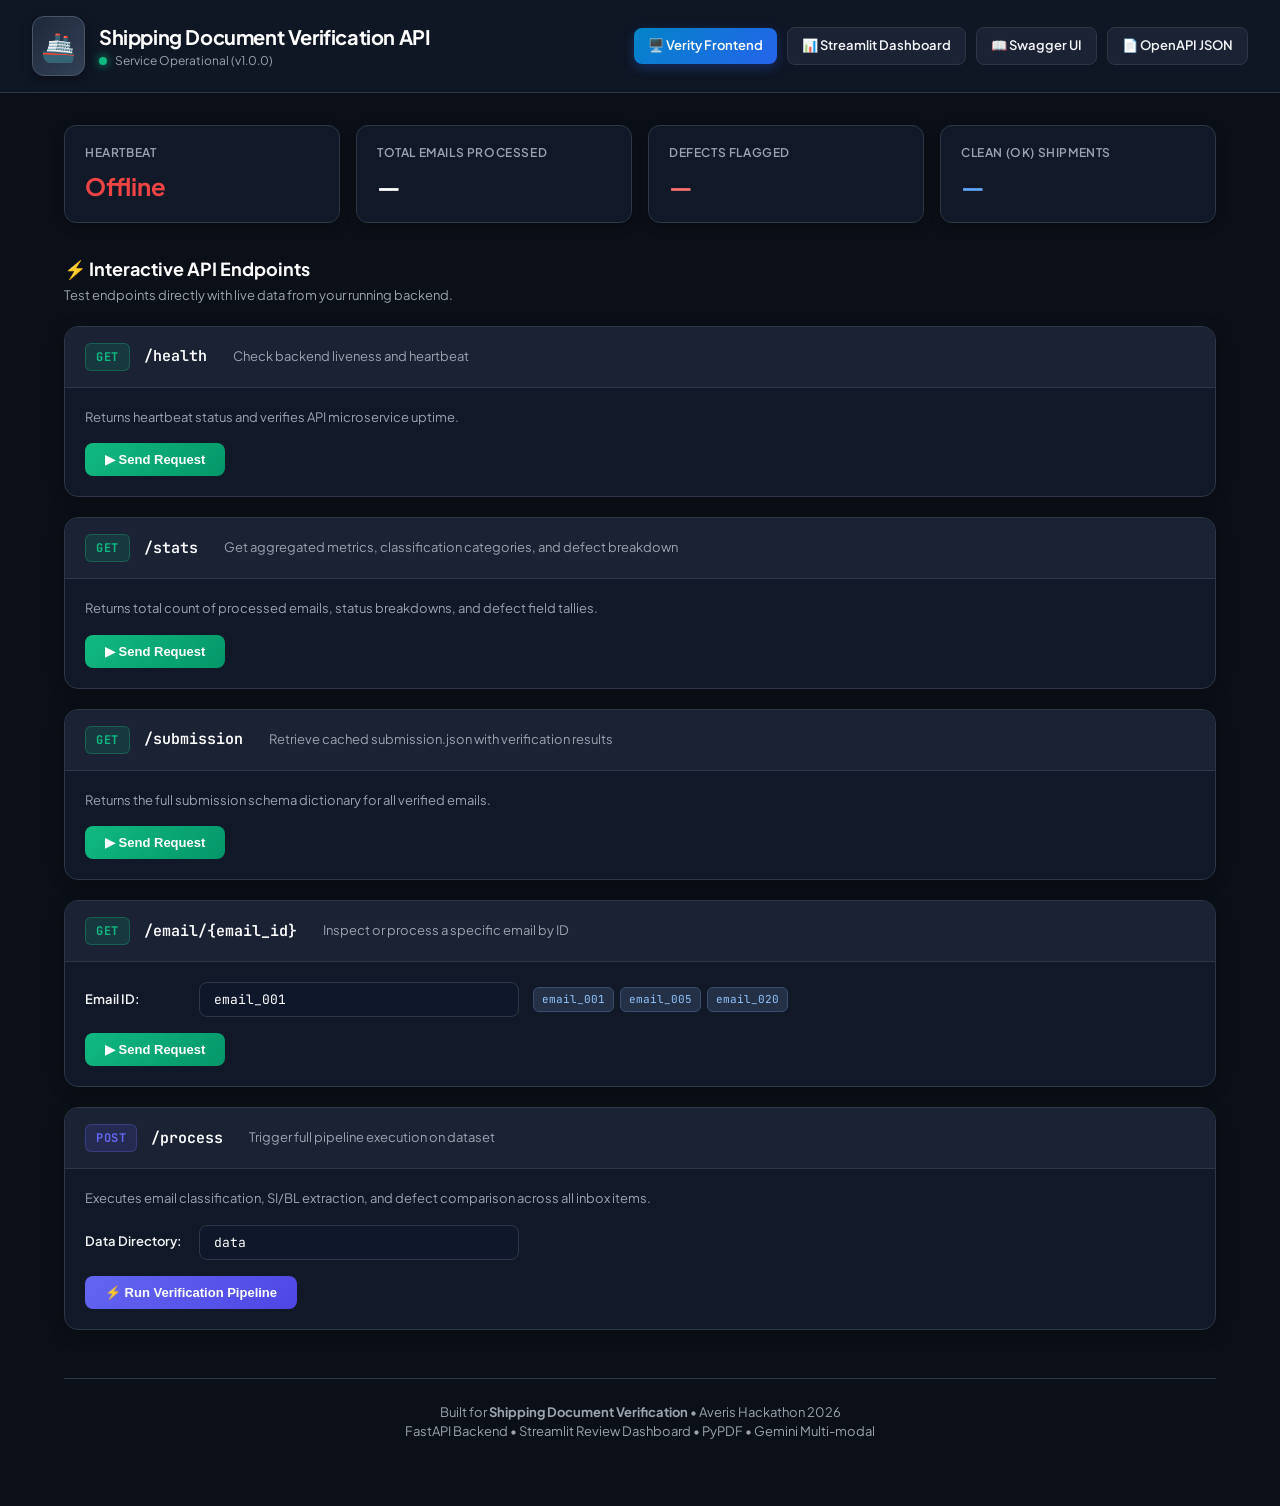
==== api/docs.html @ d55dde3c "Add custom HTML documentation UI at /docs and mount frontend" ====
<!DOCTYPE html>
<html lang="en">
<head>
    <meta charset="UTF-8">
    <meta name="viewport" content="width=device-width, initial-scale=1.0">
    <title>🚢 SDOC Verification API Explorer</title>
    <link rel="preconnect" href="https://fonts.googleapis.com">
    <link rel="preconnect" href="https://fonts.gstatic.com" crossorigin>
    <link href="https://fonts.googleapis.com/css2?family=JetBrains+Mono:wght@400;600&family=Plus+Jakarta+Sans:wght@400;500;600;700&display=swap" rel="stylesheet">
    <style>
        :root {
            --bg-primary: #0b0f17;
            --bg-secondary: #111827;
            --bg-card: #1a2234;
            --bg-input: #0f172a;
            --border: #2d3748;
            --border-hover: #4a5568;
            --text-main: #f3f4f6;
            --text-muted: #9ca3af;
            --accent-blue: #38bdf8;
            --accent-blue-hover: #0284c7;
            --get-color: #10b981;
            --post-color: #6366f1;
            --badge-mismatch: #ef4444;
            --badge-review: #f59e0b;
        }

        * {
            box-sizing: border-box;
            margin: 0;
            padding: 0;
        }

        body {
            font-family: 'Plus Jakarta Sans', -apple-system, BlinkMacSystemFont, 'Segoe UI', Roboto, sans-serif;
            background-color: var(--bg-primary);
            color: var(--text-main);
            min-height: 100vh;
            line-height: 1.5;
        }

        /* Top Header */
        header {
            background: rgba(17, 24, 39, 0.85);
            backdrop-filter: blur(12px);
            border-bottom: 1px solid var(--border);
            position: sticky;
            top: 0;
            z-index: 100;
            padding: 16px 32px;
            display: flex;
            justify-content: space-between;
            align-items: center;
        }

        .brand {
            display: flex;
            align-items: center;
            gap: 14px;
        }

        .brand-icon {
            font-size: 28px;
            background: linear-gradient(135deg, #1e293b, #334155);
            padding: 8px;
            border-radius: 12px;
            border: 1px solid #475569;
            box-shadow: 0 4px 12px rgba(0,0,0,0.3);
        }

        .brand-title {
            font-size: 20px;
            font-weight: 700;
            letter-spacing: -0.02em;
            color: #ffffff;
        }

        .brand-sub {
            font-size: 12px;
            color: var(--text-muted);
            display: flex;
            align-items: center;
            gap: 8px;
        }

        .pulse-dot {
            width: 8px;
            height: 8px;
            background-color: #10b981;
            border-radius: 50%;
            display: inline-block;
            box-shadow: 0 0 10px #10b981;
            animation: pulse 2s infinite;
        }

        @keyframes pulse {
            0% { transform: scale(0.95); box-shadow: 0 0 0 0 rgba(16, 185, 129, 0.7); }
            70% { transform: scale(1); box-shadow: 0 0 0 8px rgba(16, 185, 129, 0); }
            100% { transform: scale(0.95); box-shadow: 0 0 0 0 rgba(16, 185, 129, 0); }
        }

        .nav-links {
            display: flex;
            gap: 10px;
            align-items: center;
            flex-wrap: wrap;
        }

        .btn-nav {
            background: var(--bg-card);
            border: 1px solid var(--border);
            color: var(--text-main);
            padding: 8px 14px;
            border-radius: 8px;
            font-size: 13px;
            font-weight: 600;
            text-decoration: none;
            transition: all 0.2s ease;
            display: flex;
            align-items: center;
            gap: 6px;
        }

        .btn-nav:hover {
            border-color: var(--accent-blue);
            background: #222f46;
            color: #ffffff;
            transform: translateY(-1px);
        }

        .btn-nav-primary {
            background: linear-gradient(135deg, #0284c7, #2563eb);
            border: none;
            color: white;
            box-shadow: 0 4px 12px rgba(37, 99, 235, 0.3);
        }

        .btn-nav-primary:hover {
            background: linear-gradient(135deg, #0369a1, #1d4ed8);
            color: white;
        }

        /* Container */
        .container {
            max-width: 1200px;
            margin: 0 auto;
            padding: 32px 24px 64px 24px;
        }

        /* Stats Ribbon */
        .stats-ribbon {
            display: grid;
            grid-template-columns: repeat(auto-fit, minmax(200px, 1fr));
            gap: 16px;
            margin-bottom: 32px;
        }

        .stat-card {
            background: var(--bg-secondary);
            border: 1px solid var(--border);
            border-radius: 12px;
            padding: 18px 20px;
            display: flex;
            flex-direction: column;
            gap: 6px;
            box-shadow: 0 4px 12px rgba(0, 0, 0, 0.2);
            transition: border-color 0.2s;
        }

        .stat-card:hover {
            border-color: var(--border-hover);
        }

        .stat-label {
            font-size: 12px;
            font-weight: 600;
            text-transform: uppercase;
            letter-spacing: 0.05em;
            color: var(--text-muted);
        }

        .stat-value {
            font-size: 24px;
            font-weight: 700;
            color: #ffffff;
        }

        /* Section Headings */
        .section-header {
            margin-bottom: 20px;
            display: flex;
            justify-content: space-between;
            align-items: flex-end;
        }

        .section-title {
            font-size: 18px;
            font-weight: 700;
            color: #ffffff;
            display: flex;
            align-items: center;
            gap: 8px;
        }

        .section-desc {
            font-size: 13px;
            color: var(--text-muted);
            margin-top: 4px;
        }

        /* Endpoint Card */
        .endpoint-list {
            display: flex;
            flex-direction: column;
            gap: 20px;
        }

        .card {
            background: var(--bg-secondary);
            border: 1px solid var(--border);
            border-radius: 14px;
            overflow: hidden;
            box-shadow: 0 4px 16px rgba(0,0,0,0.25);
            transition: all 0.2s ease;
        }

        .card:hover {
            border-color: var(--border-hover);
        }

        .card-header {
            padding: 16px 20px;
            background: var(--bg-card);
            border-bottom: 1px solid var(--border);
            display: flex;
            align-items: center;
            justify-content: space-between;
            gap: 16px;
            cursor: pointer;
            user-select: none;
        }

        .card-header-left {
            display: flex;
            align-items: center;
            gap: 14px;
            flex: 1;
        }

        .method-badge {
            font-family: 'JetBrains Mono', monospace;
            font-weight: 700;
            font-size: 12px;
            padding: 4px 10px;
            border-radius: 6px;
            text-transform: uppercase;
            letter-spacing: 0.05em;
        }

        .method-get {
            background: rgba(16, 185, 129, 0.15);
            color: var(--get-color);
            border: 1px solid rgba(16, 185, 129, 0.3);
        }

        .method-post {
            background: rgba(99, 102, 241, 0.15);
            color: var(--post-color);
            border: 1px solid rgba(99, 102, 241, 0.3);
        }

        .endpoint-path {
            font-family: 'JetBrains Mono', monospace;
            font-size: 15px;
            font-weight: 600;
            color: #ffffff;
        }

        .endpoint-summary {
            font-size: 13px;
            color: var(--text-muted);
            margin-left: 12px;
        }

        .card-body {
            padding: 20px;
            display: flex;
            flex-direction: column;
            gap: 16px;
        }

        .param-row {
            display: flex;
            align-items: center;
            gap: 14px;
            flex-wrap: wrap;
        }

        .param-label {
            font-size: 13px;
            font-weight: 600;
            color: var(--text-main);
            min-width: 100px;
        }

        .input-text {
            background: var(--bg-input);
            border: 1px solid var(--border);
            border-radius: 8px;
            padding: 8px 14px;
            color: white;
            font-family: 'JetBrains Mono', monospace;
            font-size: 13px;
            flex: 1;
            max-width: 320px;
            outline: none;
            transition: border-color 0.2s;
        }

        .input-text:focus {
            border-color: var(--accent-blue);
        }

        .chip-group {
            display: flex;
            gap: 6px;
            align-items: center;
        }

        .chip {
            background: #243046;
            border: 1px solid #3b4d6e;
            color: #93c5fd;
            font-family: 'JetBrains Mono', monospace;
            font-size: 11px;
            padding: 3px 8px;
            border-radius: 6px;
            cursor: pointer;
            transition: all 0.15s;
        }

        .chip:hover {
            background: #1e3a8a;
            color: #ffffff;
        }

        .btn-run {
            background: linear-gradient(135deg, #10b981, #059669);
            color: white;
            font-weight: 600;
            font-size: 13px;
            border: none;
            border-radius: 8px;
            padding: 9px 20px;
            cursor: pointer;
            transition: all 0.2s;
            display: inline-flex;
            align-items: center;
            gap: 8px;
            align-self: flex-start;
        }

        .btn-run:hover {
            background: linear-gradient(135deg, #059669, #047857);
            transform: translateY(-1px);
            box-shadow: 0 4px 12px rgba(16, 185, 129, 0.3);
        }

        .btn-run:disabled {
            opacity: 0.6;
            cursor: not-allowed;
            transform: none;
        }

        /* Response Box */
        .response-box {
            background: var(--bg-input);
            border: 1px solid var(--border);
            border-radius: 10px;
            overflow: hidden;
            display: none;
        }

        .response-header {
            background: #151e2e;
            padding: 8px 14px;
            border-bottom: 1px solid var(--border);
            display: flex;
            justify-content: space-between;
            align-items: center;
            font-size: 12px;
            color: var(--text-muted);
        }

        .response-status {
            font-family: 'JetBrains Mono', monospace;
            font-weight: 700;
            padding: 2px 8px;
            border-radius: 4px;
        }

        .status-200 {
            background: rgba(16, 185, 129, 0.2);
            color: #34d399;
        }

        .status-error {
            background: rgba(239, 68, 68, 0.2);
            color: #f87171;
        }

        pre.response-code {
            padding: 14px;
            font-family: 'JetBrains Mono', monospace;
            font-size: 12px;
            color: #e2e8f0;
            max-height: 280px;
            overflow-y: auto;
            white-space: pre-wrap;
            word-break: break-word;
        }

        /* Footer */
        footer {
            margin-top: 48px;
            text-align: center;
            font-size: 13px;
            color: var(--text-muted);
            border-top: 1px solid var(--border);
            padding-top: 24px;
        }

        footer a {
            color: var(--accent-blue);
            text-decoration: none;
        }

        footer a:hover {
            text-decoration: underline;
        }
    </style>
</head>
<body>

    <header>
        <div class="brand">
            <div class="brand-icon">🚢</div>
            <div>
                <div class="brand-title">Shipping Document Verification API</div>
                <div class="brand-sub">
                    <span class="pulse-dot"></span>
                    <span>Service Operational (v1.0.0)</span>
                </div>
            </div>
        </div>
        <div class="nav-links">
            <a href="/app" class="btn-nav btn-nav-primary">
                🖥️ Verity Frontend
            </a>
            <a href="http://localhost:8501" target="_blank" class="btn-nav">
                📊 Streamlit Dashboard
            </a>
            <a href="/swagger" class="btn-nav">
                📖 Swagger UI
            </a>
            <a href="/openapi.json" target="_blank" class="btn-nav">
                📄 OpenAPI JSON
            </a>
        </div>
    </header>

    <div class="container">

        <!-- Top Live Stats Ribbon -->
        <div class="stats-ribbon">
            <div class="stat-card">
                <span class="stat-label">Heartbeat</span>
                <span class="stat-value" id="stat-health" style="color: #34d399;">Checking...</span>
            </div>
            <div class="stat-card">
                <span class="stat-label">Total Emails Processed</span>
                <span class="stat-value" id="stat-total">—</span>
            </div>
            <div class="stat-card">
                <span class="stat-label">Defects Flagged</span>
                <span class="stat-value" id="stat-defects" style="color: #f87171;">—</span>
            </div>
            <div class="stat-card">
                <span class="stat-label">Clean (OK) Shipments</span>
                <span class="stat-value" id="stat-ok" style="color: #60a5fa;">—</span>
            </div>
        </div>

        <div class="section-header">
            <div>
                <div class="section-title">⚡ Interactive API Endpoints</div>
                <div class="section-desc">Test endpoints directly with live data from your running backend.</div>
            </div>
        </div>

        <div class="endpoint-list">

            <!-- GET /health -->
            <div class="card">
                <div class="card-header">
                    <div class="card-header-left">
                        <span class="method-badge method-get">GET</span>
                        <span class="endpoint-path">/health</span>
                        <span class="endpoint-summary">Check backend liveness and heartbeat</span>
                    </div>
                </div>
                <div class="card-body" id="health-body">
                    <p style="font-size: 13px; color: var(--text-muted);">
                        Returns heartbeat status and verifies API microservice uptime.
                    </p>
                    <button class="btn-run" onclick="callApi('/health', 'health-res', 'health-code', 'health-status', 'health-time')">
                        ▶ Send Request
                    </button>
                    <div class="response-box" id="health-res">
                        <div class="response-header">
                            <span>Status: <span class="response-status" id="health-status">200 OK</span></span>
                            <span id="health-time">0 ms</span>
                        </div>
                        <pre class="response-code" id="health-code"></pre>
                    </div>
                </div>
            </div>

            <!-- GET /stats -->
            <div class="card">
                <div class="card-header">
                    <div class="card-header-left">
                        <span class="method-badge method-get">GET</span>
                        <span class="endpoint-path">/stats</span>
                        <span class="endpoint-summary">Get aggregated metrics, classification categories, and defect breakdown</span>
                    </div>
                </div>
                <div class="card-body" id="stats-body">
                    <p style="font-size: 13px; color: var(--text-muted);">
                        Returns total count of processed emails, status breakdowns, and defect field tallies.
                    </p>
                    <button class="btn-run" onclick="callApi('/stats', 'stats-res', 'stats-code', 'stats-status', 'stats-time')">
                        ▶ Send Request
                    </button>
                    <div class="response-box" id="stats-res">
                        <div class="response-header">
                            <span>Status: <span class="response-status" id="stats-status">200 OK</span></span>
                            <span id="stats-time">0 ms</span>
                        </div>
                        <pre class="response-code" id="stats-code"></pre>
                    </div>
                </div>
            </div>

            <!-- GET /submission -->
            <div class="card">
                <div class="card-header">
                    <div class="card-header-left">
                        <span class="method-badge method-get">GET</span>
                        <span class="endpoint-path">/submission</span>
                        <span class="endpoint-summary">Retrieve cached submission.json with verification results</span>
                    </div>
                </div>
                <div class="card-body" id="sub-body">
                    <p style="font-size: 13px; color: var(--text-muted);">
                        Returns the full submission schema dictionary for all verified emails.
                    </p>
                    <button class="btn-run" onclick="callApi('/submission', 'sub-res', 'sub-code', 'sub-status', 'sub-time')">
                        ▶ Send Request
                    </button>
                    <div class="response-box" id="sub-res">
                        <div class="response-header">
                            <span>Status: <span class="response-status" id="sub-status">200 OK</span></span>
                            <span id="sub-time">0 ms</span>
                        </div>
                        <pre class="response-code" id="sub-code"></pre>
                    </div>
                </div>
            </div>

            <!-- GET /email/{email_id} -->
            <div class="card">
                <div class="card-header">
                    <div class="card-header-left">
                        <span class="method-badge method-get">GET</span>
                        <span class="endpoint-path">/email/{email_id}</span>
                        <span class="endpoint-summary">Inspect or process a specific email by ID</span>
                    </div>
                </div>
                <div class="card-body" id="email-body">
                    <div class="param-row">
                        <span class="param-label">Email ID:</span>
                        <input type="text" id="email-input" class="input-text" value="email_001" placeholder="e.g. email_001">
                        <div class="chip-group">
                            <span class="chip" onclick="setEmail('email_001')">email_001</span>
                            <span class="chip" onclick="setEmail('email_005')">email_005</span>
                            <span class="chip" onclick="setEmail('email_020')">email_020</span>
                        </div>
                    </div>
                    <button class="btn-run" onclick="callEmailApi()">
                        ▶ Send Request
                    </button>
                    <div class="response-box" id="email-res">
                        <div class="response-header">
                            <span>Status: <span class="response-status" id="email-status">200 OK</span></span>
                            <span id="email-time">0 ms</span>
                        </div>
                        <pre class="response-code" id="email-code"></pre>
                    </div>
                </div>
            </div>

            <!-- POST /process -->
            <div class="card">
                <div class="card-header">
                    <div class="card-header-left">
                        <span class="method-badge method-post">POST</span>
                        <span class="endpoint-path">/process</span>
                        <span class="endpoint-summary">Trigger full pipeline execution on dataset</span>
                    </div>
                </div>
                <div class="card-body" id="proc-body">
                    <p style="font-size: 13px; color: var(--text-muted);">
                        Executes email classification, SI/BL extraction, and defect comparison across all inbox items.
                    </p>
                    <div class="param-row">
                        <span class="param-label">Data Directory:</span>
                        <input type="text" id="proc-input" class="input-text" value="data" placeholder="data">
                    </div>
                    <button class="btn-run" style="background: linear-gradient(135deg, #6366f1, #4f46e5);" onclick="callProcessApi()">
                        ⚡ Run Verification Pipeline
                    </button>
                    <div class="response-box" id="proc-res">
                        <div class="response-header">
                            <span>Status: <span class="response-status" id="proc-status">200 OK</span></span>
                            <span id="proc-time">0 ms</span>
                        </div>
                        <pre class="response-code" id="proc-code"></pre>
                    </div>
                </div>
            </div>

        </div>

        <footer>
            Built for <strong>Shipping Document Verification</strong> • Averis Hackathon 2026<br>
            FastAPI Backend &bull; Streamlit Review Dashboard &bull; PyPDF &bull; Gemini Multi-modal
        </footer>

    </div>

    <script>
        // Auto-fetch stats on load
        window.addEventListener('DOMContentLoaded', async () => {
            try {
                const hRes = await fetch('/health');
                const hJson = await hRes.json();
                if (hJson.status === 'ok') {
                    document.getElementById('stat-health').innerText = '100% OK';
                }

                const sRes = await fetch('/stats');
                if (sRes.ok) {
                    const sJson = await sRes.json();
                    document.getElementById('stat-total').innerText = sJson.total_emails || '520';
                    document.getElementById('stat-defects').innerText = sJson.total_defects || '46';
                    document.getElementById('stat-ok').innerText = (sJson.statuses && sJson.statuses.OK) || '454';
                }
            } catch (e) {
                document.getElementById('stat-health').innerText = 'Offline';
                document.getElementById('stat-health').style.color = '#ef4444';
            }
        });

        function setEmail(val) {
            document.getElementById('email-input').value = val;
        }

        async function callApi(endpoint, resId, codeId, statusId, timeId) {
            const resBox = document.getElementById(resId);
            const codeEl = document.getElementById(codeId);
            const statusEl = document.getElementById(statusId);
            const timeEl = document.getElementById(timeId);

            resBox.style.display = 'block';
            codeEl.innerText = 'Sending request...';
            statusEl.className = 'response-status';
            statusEl.innerText = 'Pending';

            const start = performance.now();
            try {
                const res = await fetch(endpoint);
                const duration = Math.round(performance.now() - start);
                const data = await res.json();

                timeEl.innerText = duration + ' ms';
                statusEl.innerText = res.status + ' ' + res.statusText;
                statusEl.className = 'response-status ' + (res.ok ? 'status-200' : 'status-error');

                codeEl.innerText = JSON.stringify(data, null, 2);
            } catch (err) {
                timeEl.innerText = Math.round(performance.now() - start) + ' ms';
                statusEl.innerText = 'Error';
                statusEl.className = 'response-status status-error';
                codeEl.innerText = String(err);
            }
        }

        async function callEmailApi() {
            const emailId = document.getElementById('email-input').value.trim() || 'email_001';
            await callApi('/email/' + encodeURIComponent(emailId), 'email-res', 'email-code', 'email-status', 'email-time');
        }

        async function callProcessApi() {
            const dataDir = document.getElementById('proc-input').value.trim() || 'data';
            const resBox = document.getElementById('proc-res');
            const codeEl = document.getElementById('proc-code');
            const statusEl = document.getElementById('proc-status');
            const timeEl = document.getElementById('proc-time');

            resBox.style.display = 'block';
            codeEl.innerText = 'Running pipeline on dataset (this may take a few seconds)...';
            statusEl.className = 'response-status';
            statusEl.innerText = 'Processing';

            const start = performance.now();
            try {
                const res = await fetch('/process?data_dir=' + encodeURIComponent(dataDir), { method: 'POST' });
                const duration = Math.round(performance.now() - start);
                const data = await res.json();

                timeEl.innerText = duration + ' ms';
                statusEl.innerText = res.status + ' ' + res.statusText;
                statusEl.className = 'response-status ' + (res.ok ? 'status-200' : 'status-error');

                codeEl.innerText = JSON.stringify(data, null, 2);
            } catch (err) {
                timeEl.innerText = Math.round(performance.now() - start) + ' ms';
                statusEl.innerText = 'Error';
                statusEl.className = 'response-status status-error';
                codeEl.innerText = String(err);
            }
        }
    </script>
</body>
</html>
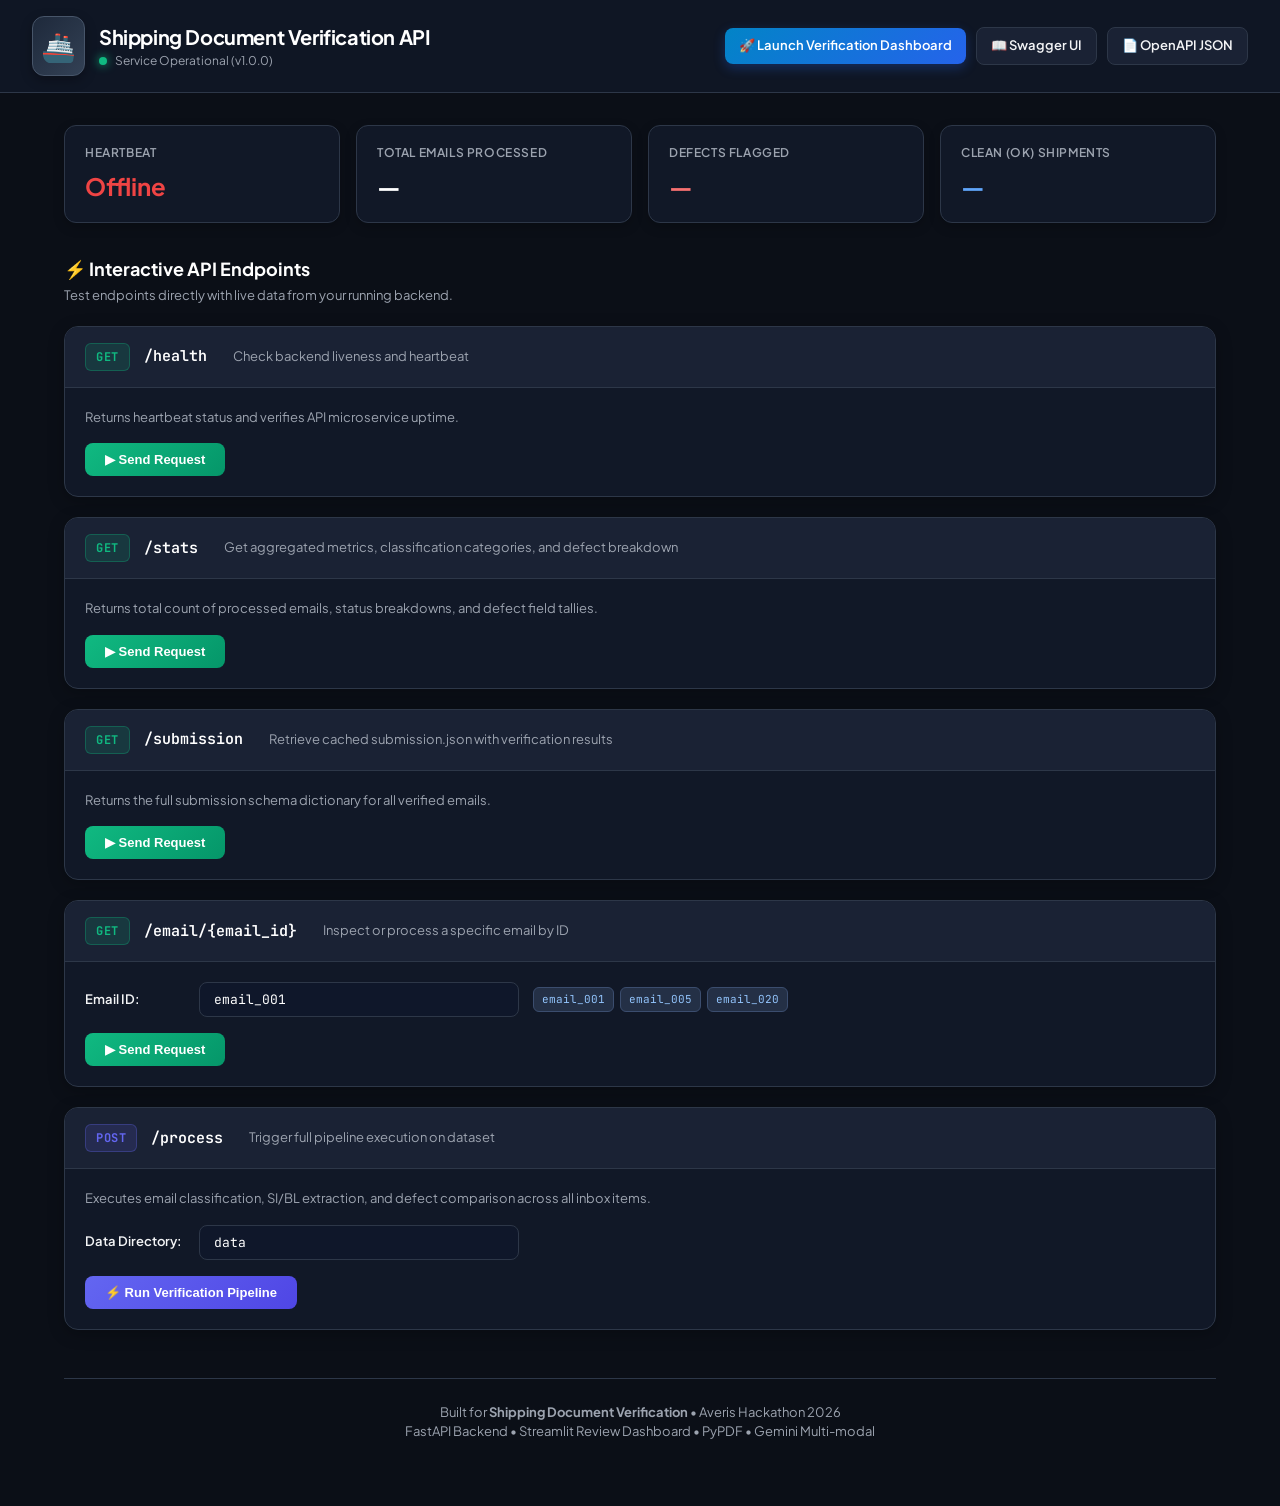
==== commit fc05d750: "feat: enhance UI navigation, BOB branding, and add confidence API tests" ====
--- a/api/docs.html
+++ b/api/docs.html
@@ -455,10 +455,7 @@
         </div>
         <div class="nav-links">
             <a href="/app" class="btn-nav btn-nav-primary">
-                🖥️ Verity Frontend
-            </a>
-            <a href="http://localhost:8501" target="_blank" class="btn-nav">
-                📊 Streamlit Dashboard
+                🚀 Launch Verification Dashboard
             </a>
             <a href="/swagger" class="btn-nav">
                 📖 Swagger UI
